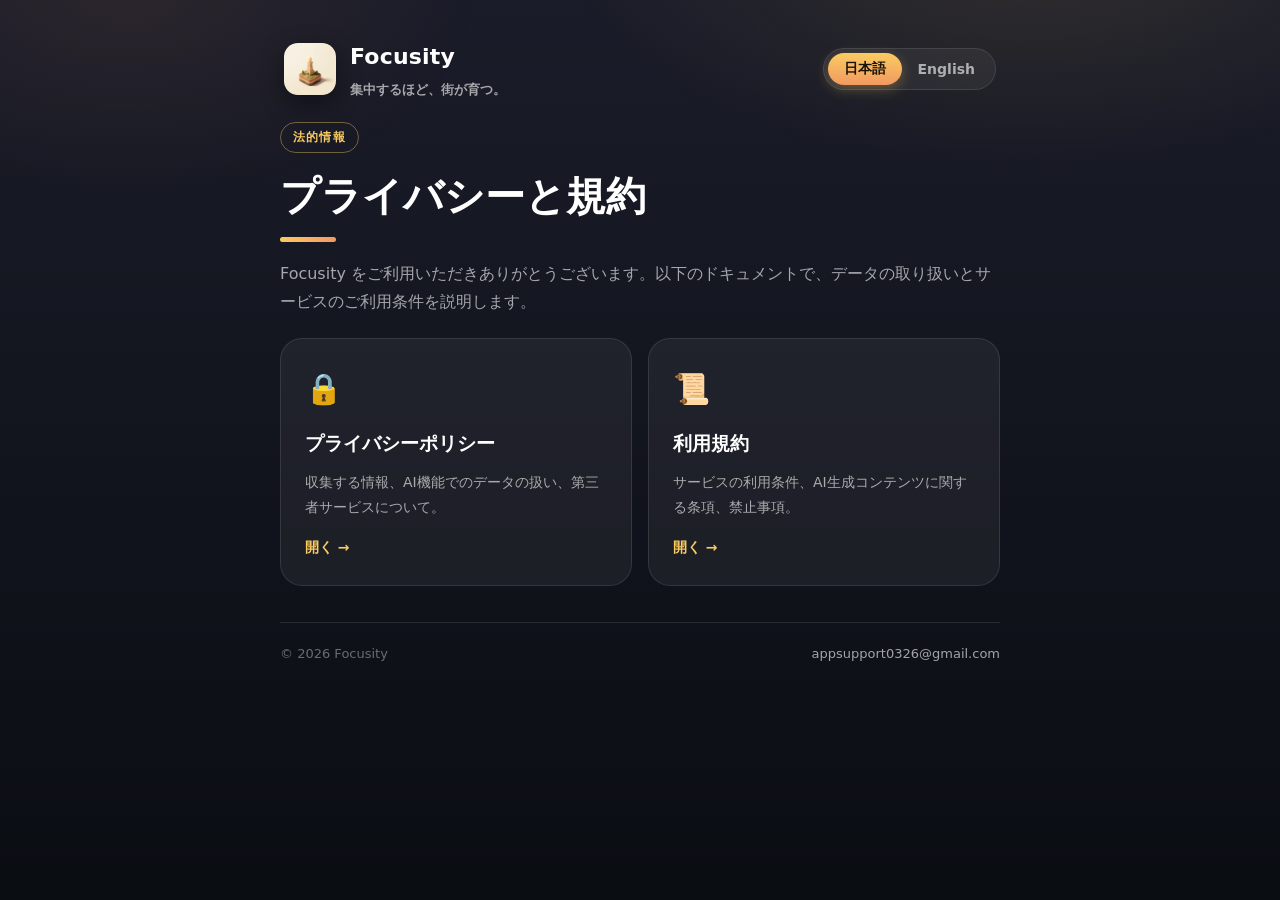
==== index.html @ ef6635ef "Add bilingual Privacy Policy and Terms of Service for Focusity Co-Authored-By: Claude Opus 4.8 (1M c" ====
<!DOCTYPE html>
<html lang="ja">
<head>
  <meta charset="UTF-8" />
  <meta name="viewport" content="width=device-width, initial-scale=1.0" />
  <title>Focusity — Legal / 法的情報</title>
  <meta name="description" content="Focusity のプライバシーポリシーと利用規約 / Privacy Policy and Terms of Service for Focusity." />
  <link rel="icon" type="image/png" href="assets/icon.png" />
  <link rel="apple-touch-icon" href="assets/icon.png" />
  <link rel="stylesheet" href="assets/style.css" />
</head>
<body>
  <script>(function(){try{var l=localStorage.getItem('focusityLang')==='en'?'en':'ja';document.body.classList.add('lang-'+l);}catch(e){document.body.classList.add('lang-ja');}})();</script>

  <div class="wrap">
    <header class="site-header">
      <a class="brand" href="index.html">
        <img src="assets/icon.png" alt="Focusity" />
        <span>
          <span class="name">Focusity</span>
          <span class="sub"><span class="ja">集中するほど、街が育つ。</span><span class="en">The more you focus, the more your city grows.</span></span>
        </span>
      </a>
      <div class="lang-toggle" role="group" aria-label="Language">
        <button data-lang="ja" type="button">日本語</button>
        <button data-lang="en" type="button">English</button>
      </div>
    </header>

    <span class="badge"><span class="ja">法的情報</span><span class="en">Legal</span></span>
    <h1 class="page-title">
      <span class="ja">プライバシーと規約</span><span class="en">Privacy &amp; Terms</span>
      <span class="accent-bar"></span>
    </h1>
    <p class="lead">
      <span class="ja">Focusity をご利用いただきありがとうございます。以下のドキュメントで、データの取り扱いとサービスのご利用条件を説明します。</span>
      <span class="en">Thank you for using Focusity. The documents below explain how we handle your data and the conditions for using the service.</span>
    </p>

    <div class="doc-grid">
      <a class="doc-link" href="privacy.html">
        <div class="doc-emoji">🔒</div>
        <h2><span class="ja">プライバシーポリシー</span><span class="en">Privacy Policy</span></h2>
        <p>
          <span class="ja">収集する情報、AI機能でのデータの扱い、第三者サービスについて。</span>
          <span class="en">What we collect, how data is used in AI features, and third-party services.</span>
        </p>
        <span class="go"><span class="ja">開く →</span><span class="en">Open →</span></span>
      </a>
      <a class="doc-link" href="terms.html">
        <div class="doc-emoji">📜</div>
        <h2><span class="ja">利用規約</span><span class="en">Terms of Service</span></h2>
        <p>
          <span class="ja">サービスの利用条件、AI生成コンテンツに関する条項、禁止事項。</span>
          <span class="en">Conditions of use, AI-generated content terms, and prohibited conduct.</span>
        </p>
        <span class="go"><span class="ja">開く →</span><span class="en">Open →</span></span>
      </a>
    </div>

    <footer class="site-footer">
      <span>© <span data-year>2026</span> Focusity</span>
      <span><a href="mailto:appsupport0326@gmail.com">appsupport0326@gmail.com</a></span>
    </footer>
  </div>

  <script src="assets/lang.js"></script>
</body>
</html>
---- assets/style.css ----
/* Focusity — Legal pages stylesheet
   Mirrors the in-app dark/amber worldview (Theme.swift). Self-contained, no external CDN. */

:root {
  --bg-top: #1A1C29;
  --bg-bottom: #0A0D12;
  --accent: #F29961;   /* 温かいアンバー */
  --gold: #FACC61;     /* ゴールド */
  --text-primary: #FFFFFF;
  --text-secondary: rgba(255, 255, 255, 0.62);
  --text-tertiary: rgba(255, 255, 255, 0.38);
  --card: rgba(255, 255, 255, 0.055);
  --card-strong: rgba(255, 255, 255, 0.08);
  --card-stroke: rgba(255, 255, 255, 0.10);
  --radius: 22px;
  --maxw: 760px;
  --font: -apple-system, BlinkMacSystemFont, "SF Pro Rounded", system-ui,
          "Hiragino Sans", "Hiragino Kaku Gothic ProN", "Yu Gothic",
          "Noto Sans JP", "Segoe UI", Roboto, sans-serif;
}

* { box-sizing: border-box; }

html, body { margin: 0; padding: 0; }

body {
  font-family: var(--font);
  color: var(--text-primary);
  background: linear-gradient(180deg, var(--bg-top) 0%, var(--bg-bottom) 100%);
  background-attachment: fixed;
  min-height: 100vh;
  line-height: 1.75;
  -webkit-font-smoothing: antialiased;
  text-rendering: optimizeLegibility;
}

/* Subtle warm glow accents behind the page */
body::before {
  content: "";
  position: fixed;
  inset: 0;
  pointer-events: none;
  background:
    radial-gradient(60vw 40vh at 80% -5%, rgba(250, 204, 97, 0.10), transparent 60%),
    radial-gradient(50vw 40vh at 10% 0%, rgba(242, 153, 97, 0.08), transparent 55%);
  z-index: 0;
}

.wrap {
  position: relative;
  z-index: 1;
  max-width: var(--maxw);
  margin: 0 auto;
  padding: 28px 20px 80px;
}

/* ---------- Header ---------- */
.site-header {
  display: flex;
  align-items: center;
  justify-content: space-between;
  gap: 14px;
  padding: 10px 4px 22px;
  flex-wrap: wrap;
}

.brand {
  display: flex;
  align-items: center;
  gap: 14px;
  text-decoration: none;
  color: inherit;
}

.brand img {
  width: 52px;
  height: 52px;
  border-radius: 14px;
  box-shadow: 0 8px 24px rgba(0, 0, 0, 0.45);
}

.brand .name {
  font-size: 22px;
  font-weight: 800;
  letter-spacing: 0.2px;
}

.brand .sub {
  display: block;
  font-size: 12.5px;
  font-weight: 600;
  color: var(--text-secondary);
  margin-top: 2px;
}

/* ---------- Language toggle ---------- */
.lang-toggle {
  display: inline-flex;
  padding: 4px;
  border-radius: 999px;
  background: var(--card);
  border: 1px solid var(--card-stroke);
  backdrop-filter: blur(12px);
  -webkit-backdrop-filter: blur(12px);
}

.lang-toggle button {
  appearance: none;
  border: 0;
  background: transparent;
  color: var(--text-secondary);
  font-family: inherit;
  font-size: 14px;
  font-weight: 700;
  padding: 7px 16px;
  border-radius: 999px;
  cursor: pointer;
  transition: color 0.18s ease, background 0.18s ease;
}

.lang-toggle button:hover { color: var(--text-primary); }

.lang-toggle button.is-active {
  color: #1a1205;
  background: linear-gradient(180deg, var(--gold), var(--accent));
  box-shadow: 0 4px 14px rgba(250, 204, 97, 0.30);
}

/* ---------- Hero / titles ---------- */
.page-title {
  font-size: clamp(28px, 6vw, 40px);
  font-weight: 800;
  line-height: 1.25;
  margin: 6px 0 6px;
}

.page-title .accent-bar {
  display: block;
  width: 56px;
  height: 5px;
  border-radius: 999px;
  margin-top: 16px;
  background: linear-gradient(90deg, var(--gold), var(--accent));
}

.meta {
  color: var(--text-tertiary);
  font-size: 13.5px;
  font-weight: 600;
  margin: 10px 0 4px;
}

.lead {
  color: var(--text-secondary);
  font-size: 16px;
  margin: 18px 0 8px;
}

/* ---------- Cards / sections ---------- */
.card {
  background: var(--card);
  border: 1px solid var(--card-stroke);
  border-radius: var(--radius);
  padding: 24px 24px 20px;
  margin: 18px 0;
  box-shadow: 0 18px 40px rgba(0, 0, 0, 0.30);
  backdrop-filter: blur(14px);
  -webkit-backdrop-filter: blur(14px);
}

.card.highlight {
  border-color: rgba(250, 204, 97, 0.40);
  background:
    linear-gradient(180deg, rgba(250, 204, 97, 0.06), rgba(242, 153, 97, 0.03)),
    var(--card-strong);
}

h2 {
  font-size: 20px;
  font-weight: 800;
  margin: 4px 0 10px;
  display: flex;
  align-items: baseline;
  gap: 10px;
}

h2 .num {
  font-size: 14px;
  font-weight: 800;
  color: var(--gold);
  min-width: 1.4em;
}

h3 {
  font-size: 16px;
  font-weight: 700;
  margin: 18px 0 6px;
  color: var(--text-primary);
}

p { margin: 8px 0; color: var(--text-secondary); }

.card p strong, .card li strong { color: var(--text-primary); font-weight: 700; }

ul, ol { margin: 8px 0; padding-left: 20px; color: var(--text-secondary); }
li { margin: 6px 0; }

a { color: var(--gold); text-decoration: none; }
a:hover { text-decoration: underline; }

.badge {
  display: inline-block;
  font-size: 11.5px;
  font-weight: 800;
  letter-spacing: 1.2px;
  text-transform: uppercase;
  color: var(--gold);
  border: 1px solid rgba(250, 204, 97, 0.40);
  border-radius: 999px;
  padding: 4px 12px;
  margin-bottom: 12px;
}

/* ---------- Index nav cards ---------- */
.doc-grid {
  display: grid;
  grid-template-columns: 1fr 1fr;
  gap: 16px;
  margin-top: 22px;
}

.doc-link {
  display: block;
  text-decoration: none;
  color: inherit;
  background: var(--card);
  border: 1px solid var(--card-stroke);
  border-radius: var(--radius);
  padding: 24px;
  transition: transform 0.18s ease, border-color 0.18s ease, background 0.18s ease;
}

.doc-link:hover {
  transform: translateY(-3px);
  border-color: rgba(250, 204, 97, 0.45);
  background: var(--card-strong);
  text-decoration: none;
}

.doc-link .doc-emoji { font-size: 30px; }
.doc-link h2 { margin-top: 12px; font-size: 19px; }
.doc-link p { font-size: 14px; }
.doc-link .go { color: var(--gold); font-weight: 700; font-size: 14px; margin-top: 8px; display: inline-block; }

/* ---------- Footer ---------- */
.site-footer {
  margin-top: 36px;
  padding-top: 20px;
  border-top: 1px solid var(--card-stroke);
  color: var(--text-tertiary);
  font-size: 13px;
  display: flex;
  justify-content: space-between;
  gap: 12px;
  flex-wrap: wrap;
}

.site-footer a { color: var(--text-secondary); }

.backlink {
  display: inline-block;
  margin-bottom: 6px;
  color: var(--text-secondary);
  font-size: 14px;
  font-weight: 600;
}

/* ---------- Language visibility ---------- */
.en { display: none; }
body.lang-en .ja { display: none; }
body.lang-en .en { display: revert; }

/* keep inline language spans inline */
span.ja, span.en { display: inline; }
body.lang-en span.ja { display: none; }
body.lang-ja span.en { display: none; }

@media (max-width: 560px) {
  .wrap { padding: 20px 16px 64px; }
  .card { padding: 20px 18px 16px; }
  .doc-grid { grid-template-columns: 1fr; }
  .site-header { gap: 12px; }
}
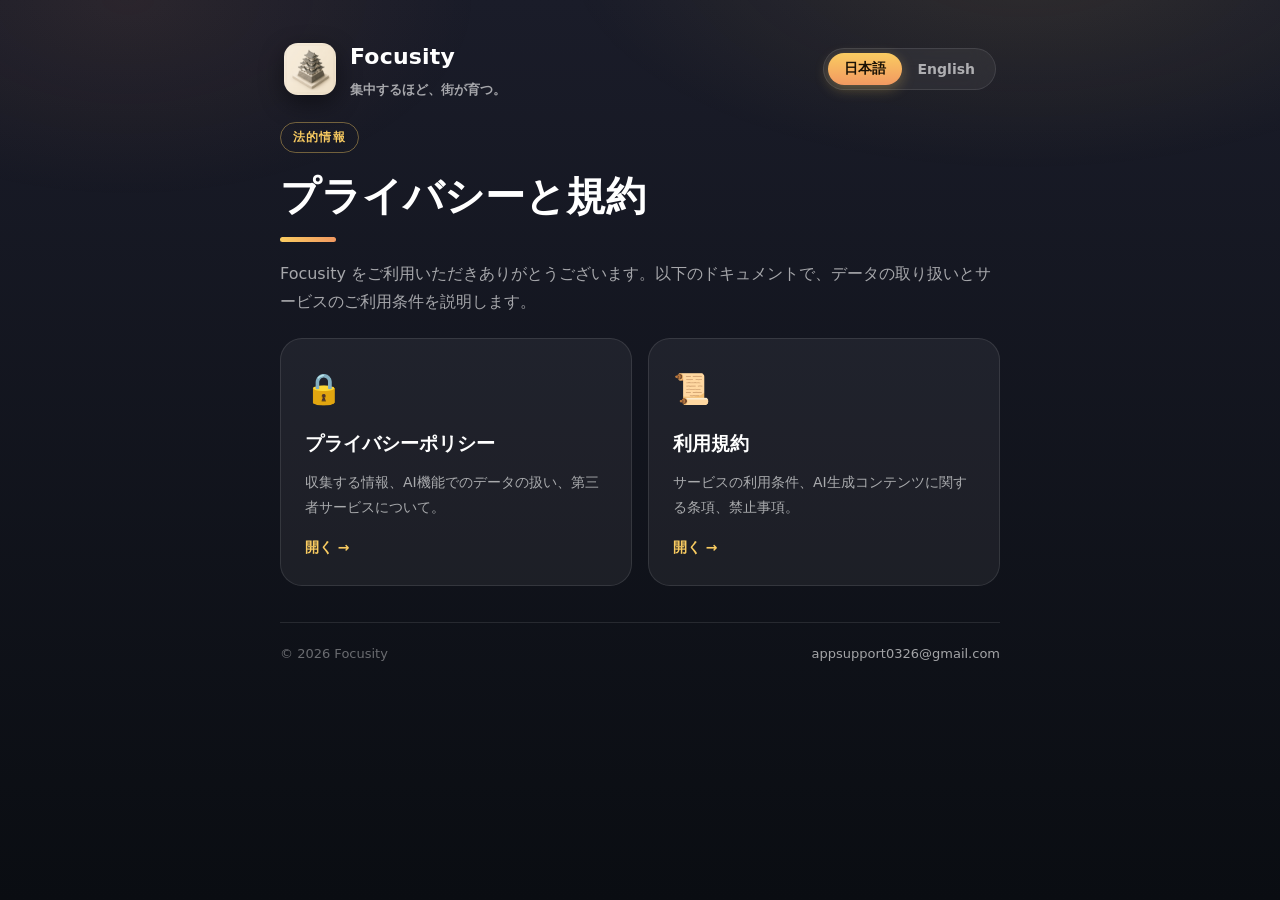
==== commit ed97f519: "Remove ad disclosures, disclose Meta attribution, add subscription terms Banner ads (AdMob) were rem" ====
--- a/index.html
+++ b/index.html
@@ -5,8 +5,8 @@
   <meta name="viewport" content="width=device-width, initial-scale=1.0" />
   <title>Focusity — Legal / 法的情報</title>
   <meta name="description" content="Focusity のプライバシーポリシーと利用規約 / Privacy Policy and Terms of Service for Focusity." />
-  <link rel="icon" type="image/png" href="assets/icon.png" />
-  <link rel="apple-touch-icon" href="assets/icon.png" />
+  <link rel="icon" type="image/png" href="assets/icon.png?v=2" />
+  <link rel="apple-touch-icon" href="assets/icon.png?v=2" />
   <link rel="stylesheet" href="assets/style.css" />
 </head>
 <body>
@@ -15,7 +15,7 @@
   <div class="wrap">
     <header class="site-header">
       <a class="brand" href="index.html">
-        <img src="assets/icon.png" alt="Focusity" />
+        <img src="assets/icon.png?v=2" alt="Focusity" />
         <span>
           <span class="name">Focusity</span>
           <span class="sub"><span class="ja">集中するほど、街が育つ。</span><span class="en">The more you focus, the more your city grows.</span></span>
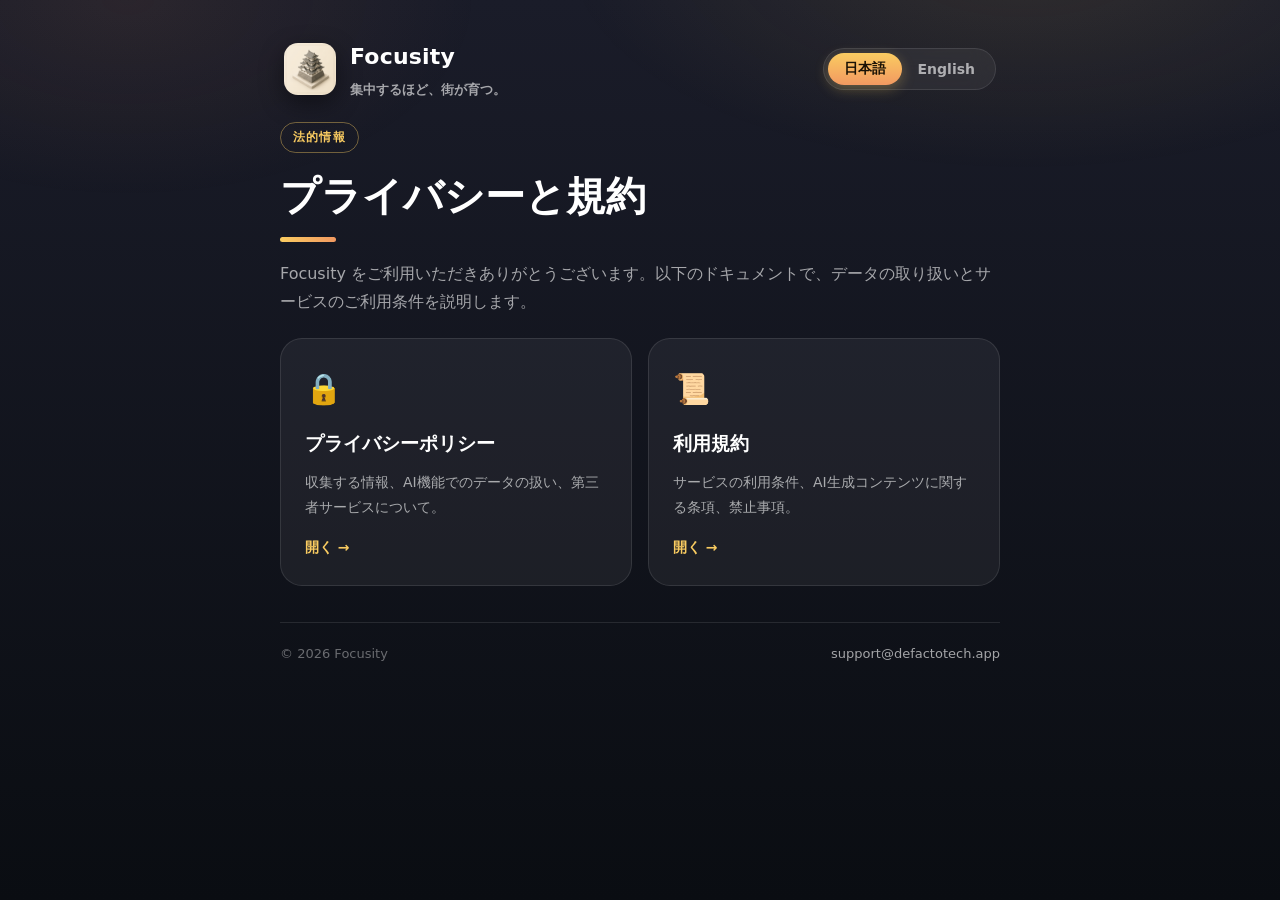
==== commit a52c4f58: "docs: 問い合わせ先を support@defactotech.app に変更" ====
--- a/index.html
+++ b/index.html
@@ -60,7 +60,7 @@
 
     <footer class="site-footer">
       <span>© <span data-year>2026</span> Focusity</span>
-      <span><a href="mailto:appsupport0326@gmail.com">appsupport0326@gmail.com</a></span>
+      <span><a href="mailto:support@defactotech.app">support@defactotech.app</a></span>
     </footer>
   </div>
 
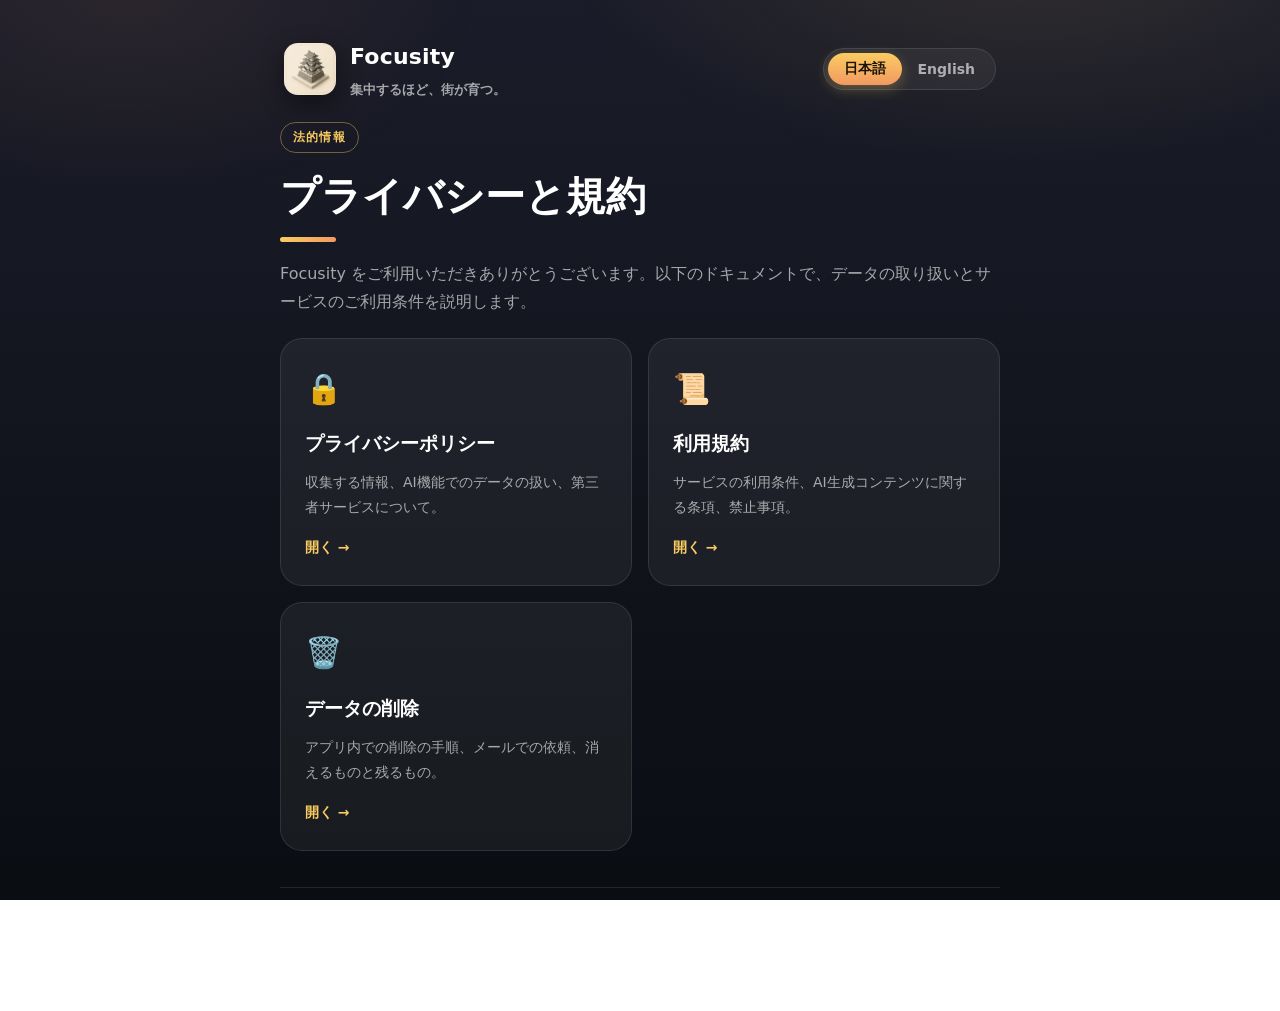
==== commit 5ce21612: "docs: Google Play 用のデータ削除のページを足す Co-Authored-By: Claude Opus 5.5 <noreply@anthropic.com> Claude-Sess" ====
--- a/index.html
+++ b/index.html
@@ -56,6 +56,15 @@
         </p>
         <span class="go"><span class="ja">開く →</span><span class="en">Open →</span></span>
       </a>
+      <a class="doc-link" href="data-deletion.html">
+        <div class="doc-emoji">🗑️</div>
+        <h2><span class="ja">データの削除</span><span class="en">Data Deletion</span></h2>
+        <p>
+          <span class="ja">アプリ内での削除の手順、メールでの依頼、消えるものと残るもの。</span>
+          <span class="en">How to delete in the App, how to ask by email, and what is deleted or kept.</span>
+        </p>
+        <span class="go"><span class="ja">開く →</span><span class="en">Open →</span></span>
+      </a>
     </div>
 
     <footer class="site-footer">
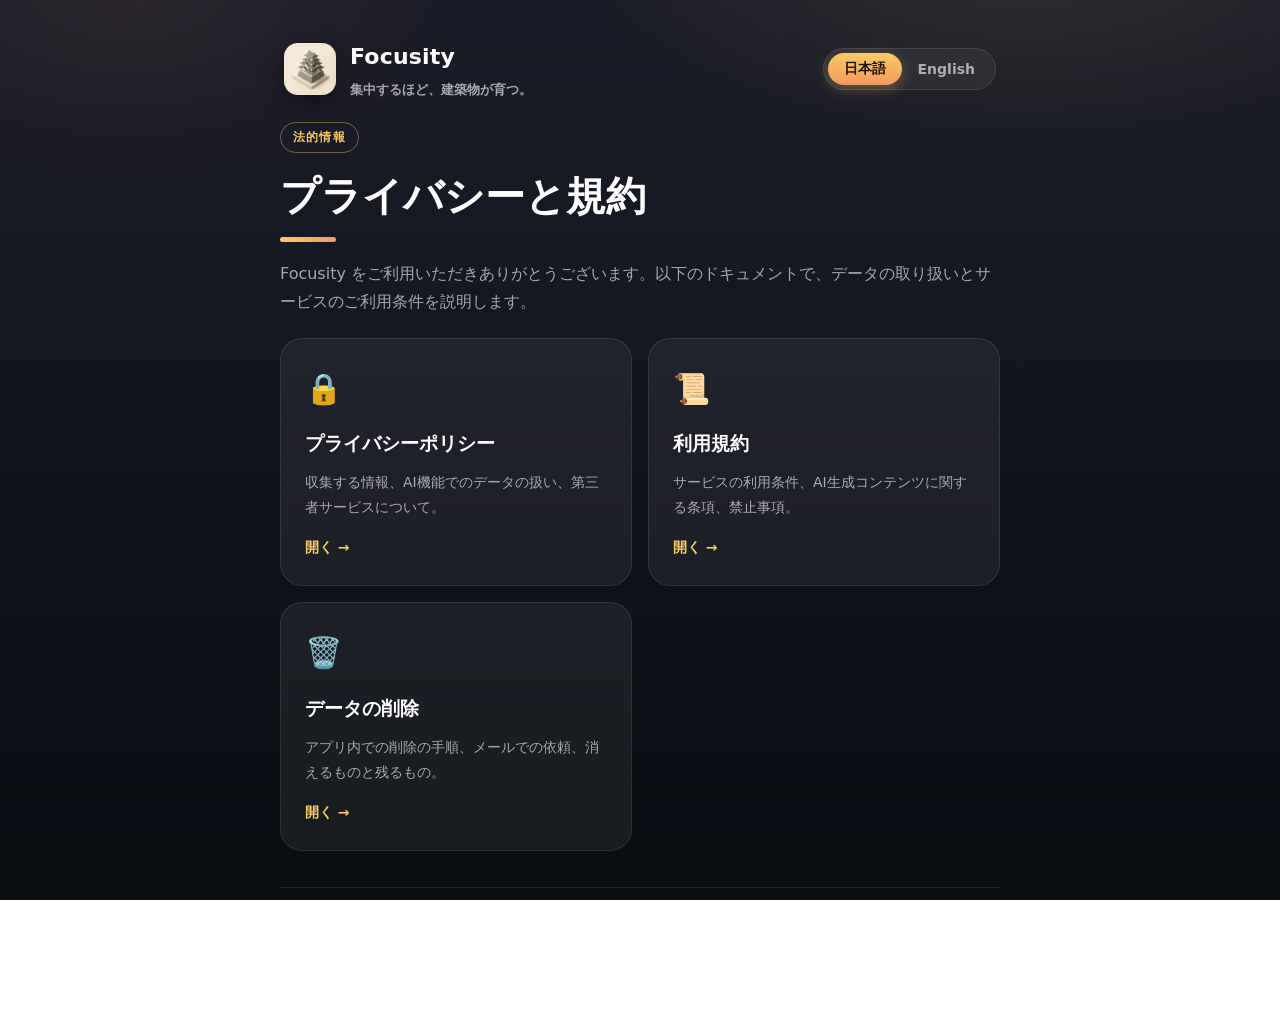
==== commit 3c7a3d82: "docs(privacy,terms): 「街」を「建築」に直し、Premium の項を Google Play にも当てはまる形にする サイト全体のキャッチコピーをアプリの表記（集中するほど、建築物" ====
--- a/index.html
+++ b/index.html
@@ -18,7 +18,7 @@
         <img src="assets/icon.png?v=2" alt="Focusity" />
         <span>
           <span class="name">Focusity</span>
-          <span class="sub"><span class="ja">集中するほど、街が育つ。</span><span class="en">The more you focus, the more your city grows.</span></span>
+          <span class="sub"><span class="ja">集中するほど、建築物が育つ。</span><span class="en">Focus more, grow your buildings.</span></span>
         </span>
       </a>
       <div class="lang-toggle" role="group" aria-label="Language">
